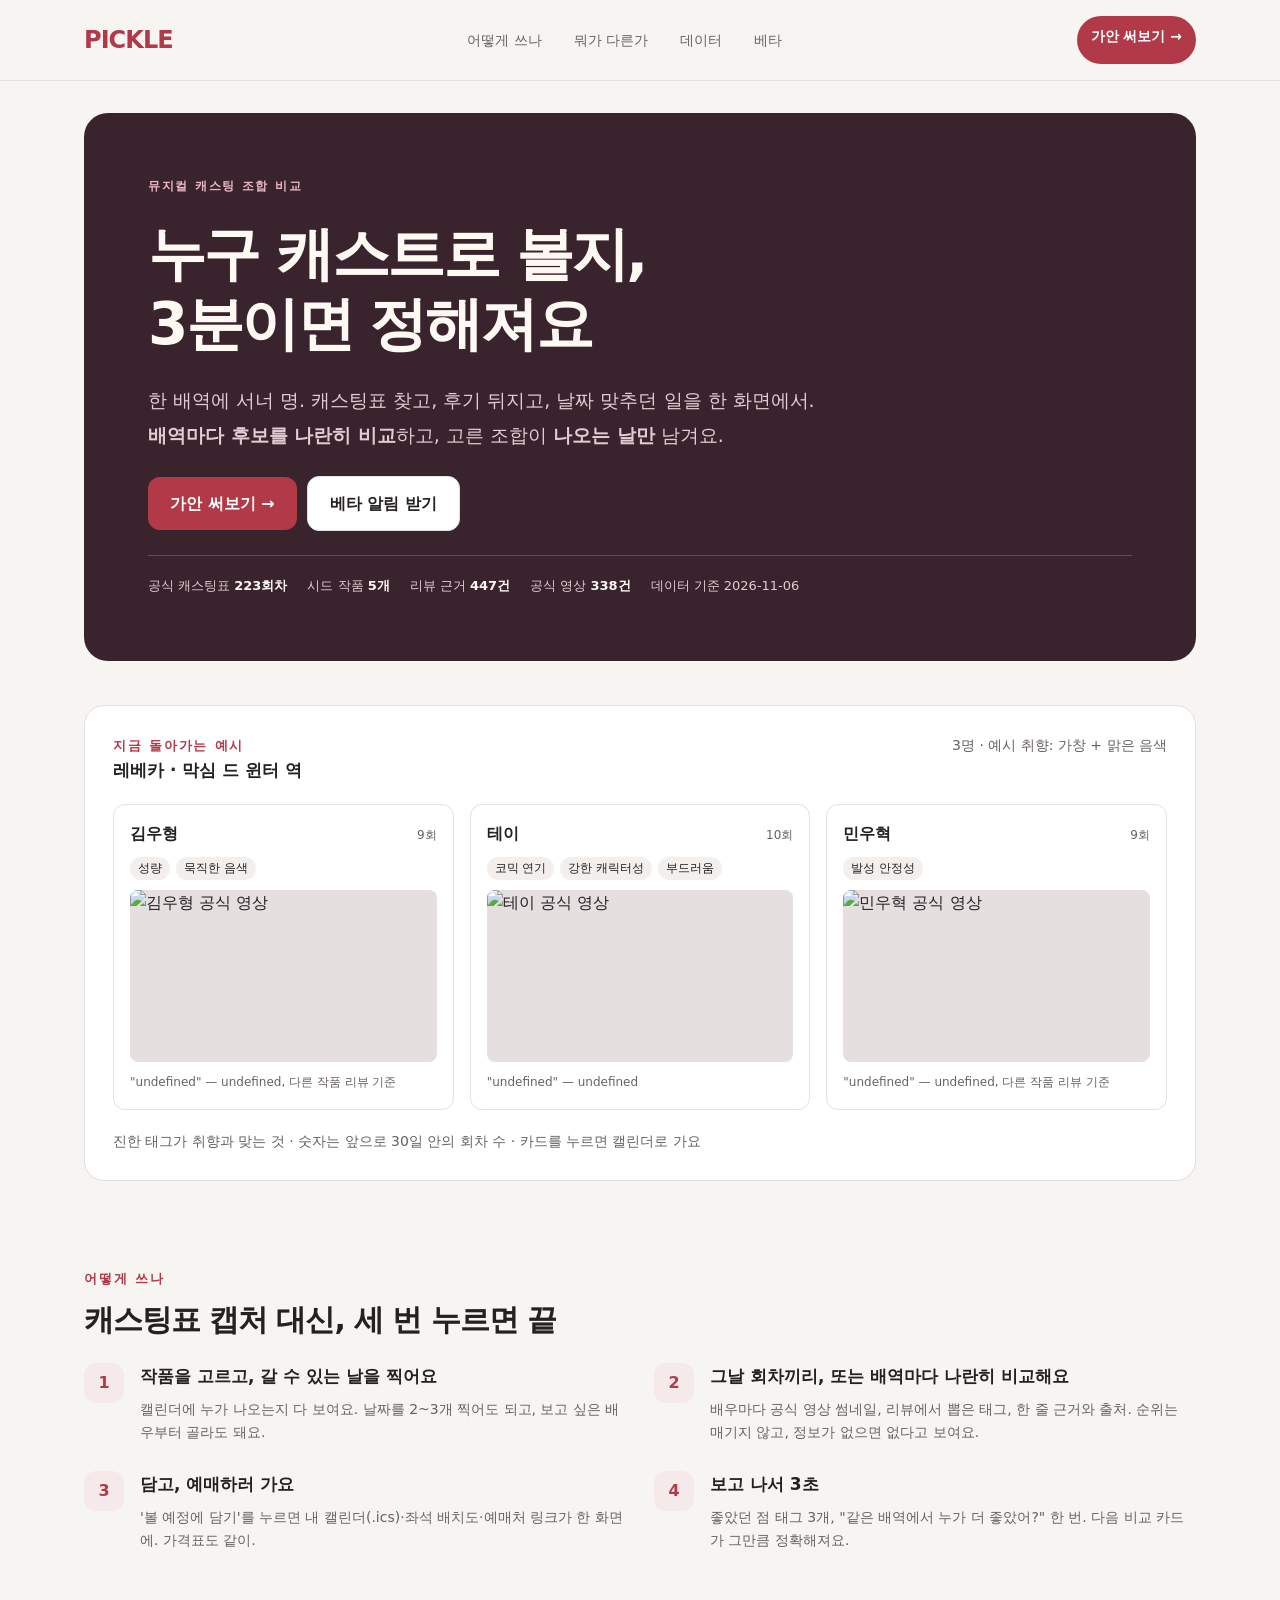
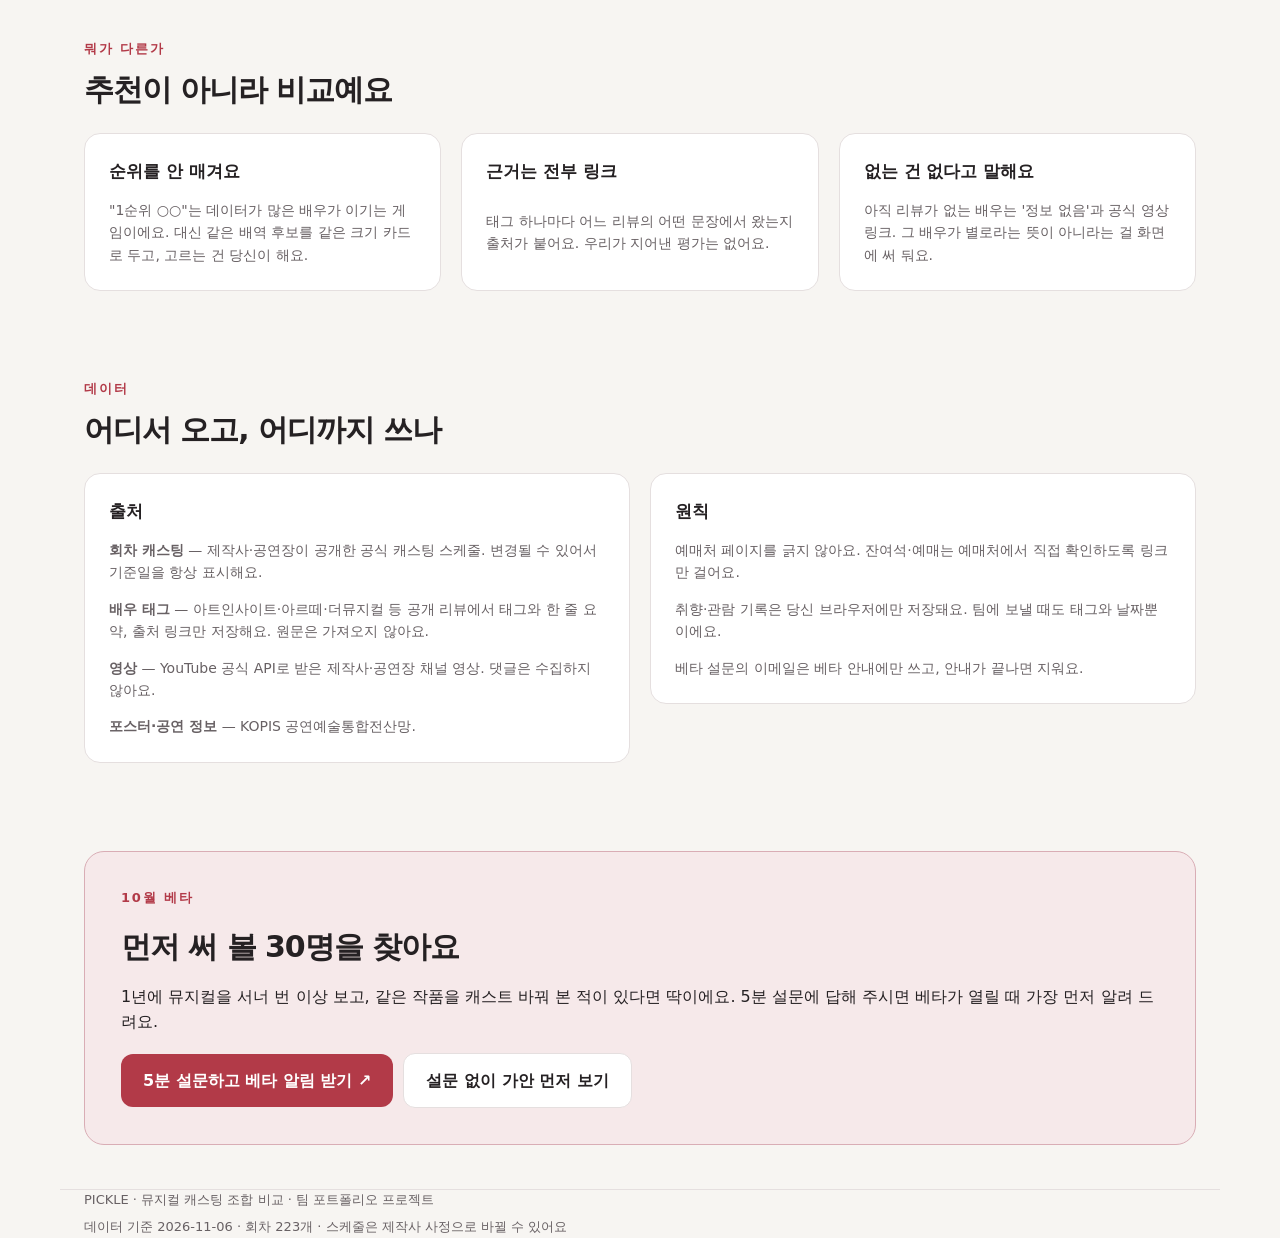
==== index.html @ 8020c5b1 "deploy 202611061606 Co-Authored-By: Claude Opus 5.5 <noreply@anthropic.com>" ====
<!doctype html>
<html lang="ko">
<head>
<meta charset="utf-8">
<meta name="viewport" content="width=device-width, initial-scale=1">
<title>PICKLE — 뮤지컬, 누구 캐스트로 볼지</title>
<meta name="description" content="한 배역에 서너 명인 한국 뮤지컬. 배역마다 후보를 나란히 비교하고, 고른 조합이 나오는 날만 남겨요. 공식 캐스팅표·리뷰 근거·공식 영상으로.">
<style>
/* 랜딩: 앱(app/index.html)과 같은 토큰(흰 바탕 · 와인색 강조 · 10px 모서리 · 시스템 산세리프, 라이트 전용). 설명 → 살아 있는 비교 카드 예시 → 쓰는 법 → 데이터 원칙 → 베타 신청. */
:root{
  --bg:#FAFAFA; --fg:#1A1A1A; --muted:#767676; --surface:#FFFFFF; --line:#E2E2E2; --soft:#F2F2F2;
  --accent:#B23A48; --accent-soft:#F6E9EA; --warn:#9A6512;
  --display:system-ui,-apple-system,"Apple SD Gothic Neo","Pretendard","Noto Sans KR",sans-serif; --font:system-ui,-apple-system,"Apple SD Gothic Neo","Pretendard","Noto Sans KR","Malgun Gothic",sans-serif;
  --r1:#B23A48;
}
*{box-sizing:border-box}
html,body{margin:0}
body{background:var(--bg);color:var(--fg);font-family:var(--font);font-size:16px;line-height:1.6}
a{color:inherit}
h1,h2,h3,p{margin:0}
h1{font-size:clamp(30px,5vw,48px);line-height:1.2;letter-spacing:-.02em;font-weight:700}
h2{font-size:clamp(22px,3vw,30px);line-height:1.3}
h3{font-size:17px}
.wrap{width:100%;max-width:1080px;margin:0 auto;padding:0 20px}
.muted{color:var(--muted)}.small{font-size:14px}.tiny{font-size:12px}
.eyebrow{font-size:13px;letter-spacing:.14em;text-transform:uppercase;color:var(--accent);font-weight:700}
.btn{display:inline-block;border:0;border-radius:10px;padding:14px 22px;font-size:16px;font-weight:700;background:var(--accent);color:#fff;text-decoration:none;cursor:pointer;font-family:inherit}
.btn.ghost{background:var(--surface);color:var(--fg);border:1px solid var(--line)}
.btn.sm{padding:9px 14px;font-size:14px;border-radius:999px}
.card{background:var(--surface);border:1px solid var(--line);border-radius:10px;padding:20px;display:grid;gap:10px}
.tag{display:inline-block;font-size:12px;padding:2px 8px;border-radius:999px;background:var(--soft)}
.tag.hit{background:var(--accent-soft);color:var(--accent);font-weight:700}

header.top{position:sticky;top:0;z-index:5;background:color-mix(in srgb, var(--bg) 88%, transparent);backdrop-filter:blur(8px);border-bottom:1px solid var(--line)}
header.top .wrap{display:flex;align-items:center;justify-content:space-between;gap:12px;height:60px}
.brand{font-weight:700;font-size:18px;text-decoration:none}
nav.menu{display:none;gap:4px}
nav.menu a{text-decoration:none;color:var(--muted);padding:8px 14px;border-radius:999px;font-size:14px}
nav.menu a:hover{background:var(--soft);color:var(--fg)}

.hero{padding:56px 0 32px;display:grid;gap:18px}
.hero p.lead{font-size:clamp(16px,1.6vw,19px);max-width:640px}
.cta{display:flex;gap:10px;flex-wrap:wrap;align-items:center}
.trust{display:flex;gap:8px 18px;flex-wrap:wrap;font-size:13px;color:var(--muted)}
.trust b{color:var(--fg);font-weight:700}

section{padding:36px 0}
section .head{display:grid;gap:8px;margin-bottom:18px}
.grid3{display:grid;gap:14px}
.steps{display:grid;gap:14px;counter-reset:s}
.step{display:grid;grid-template-columns:40px 1fr;gap:14px;align-items:start}
.step i{counter-increment:s;font-style:normal;display:grid;place-items:center;width:40px;height:40px;border-radius:12px;background:var(--accent);color:#fff;font-weight:700}
.step i::before{content:counter(s)}

/* 살아 있는 예시: 앱과 같은 비교 카드 */
.demo{border:1px solid var(--line);border-radius:10px;padding:20px;background:var(--surface);display:grid;gap:14px}
.demo .bar{display:flex;justify-content:space-between;align-items:baseline;gap:10px;flex-wrap:wrap}
.cands{display:grid;grid-template-columns:repeat(auto-fill,minmax(160px,1fr));gap:10px}
.cand{border:1px solid var(--line);border-radius:12px;padding:12px;display:grid;gap:6px;align-content:start;text-decoration:none;min-width:0}
.cand:hover{border-color:var(--r1)}
.cand .nm{display:flex;justify-content:space-between;align-items:baseline;gap:6px}
.cand .nm b{font-size:16px}
.cand .q{font-size:12px;color:var(--muted);line-height:1.45}
.cand .chips{display:flex;flex-wrap:wrap;gap:6px}
.cand .vth{width:100%;aspect-ratio:16/9;object-fit:cover;border-radius:8px;background:var(--line);display:block}
.nodata{font-size:12px;color:var(--warn)}
.dates{display:flex;flex-wrap:wrap;gap:8px}
.dates span{border:1px solid var(--line);border-radius:999px;padding:6px 12px;font-size:13px}

.beta{background:var(--accent-soft);border:1px solid var(--accent);border-radius:10px;padding:28px 24px;display:grid;gap:12px}
footer{padding:28px 0 48px;color:var(--muted);font-size:13px;display:grid;gap:6px}

@media (min-width:720px){
  nav.menu{display:flex}
  .grid3{grid-template-columns:repeat(3,1fr)}
  .steps{grid-template-columns:repeat(2,1fr)}
  .hero{padding:80px 0 40px}
  .two{display:grid;grid-template-columns:1fr 1fr;gap:24px;align-items:start}
}

/* 앱과 같은 따뜻한 바탕, 와인색 강조, 넓은 여백. */
:root{--bg:#F7F5F2;--fg:#252123;--muted:#686164;--line:#E5DFDF;--soft:#F3EFED}
html{scroll-padding-top:84px}
:where(a,button):focus-visible{outline:3px solid var(--accent);outline-offset:4px}
.wrap{max-width:1160px;padding-inline:24px}
header.top .wrap{height:80px}
.brand{font-size:24px;letter-spacing:-.04em;color:var(--accent)}
.hero{margin-top:32px;padding:48px 32px;background:#39232C;color:#FFF9F4;border-radius:24px;gap:24px}
.hero .eyebrow{color:#E9B9C3;font-size:12px}
.hero h1{font-size:clamp(34px,5vw,58px);letter-spacing:-.045em}
.hero p.lead{color:#E0CCD2;line-height:1.8;max-width:680px}
.hero .trust{color:#E0CCD2;gap:8px 20px;border-top:1px solid #674751;padding-top:20px}
.hero .trust b{color:#FFF9F4}
.btn{border-radius:12px;min-height:48px}
.btn.ghost{color:var(--fg)}
section{padding:44px 0}
section .head{margin-bottom:24px;gap:10px}
h2{letter-spacing:-.035em}
.card{padding:24px;border-radius:16px;gap:14px}
.demo{padding:28px;border-radius:20px;gap:20px}
.cands{grid-template-columns:repeat(auto-fit,minmax(180px,1fr));gap:16px}
.cand{padding:16px;border-radius:12px;gap:10px}
.cand .q{line-height:1.7}
.steps{gap:28px}
.step{gap:16px}.step i{background:var(--accent-soft);color:var(--accent)}
.step p{margin-top:8px}
.beta{padding:36px;border:1px solid #D9ADB5;border-radius:20px;gap:18px}
footer{border-top:1px solid var(--line);margin-top:24px}
@media(min-width:720px){.hero{padding:64px}.grid3{gap:20px}.two{gap:20px}}
@media(max-width:599px){
  .wrap{padding-inline:18px}header.top .wrap{height:64px}
  .hero{margin-top:20px;padding:32px 22px;gap:20px;border-radius:20px}
  .hero .cta{align-items:stretch;flex-direction:column}.hero .btn{text-align:center}
  .demo{padding:18px}.cands{grid-template-columns:1fr}
  .beta{padding:24px}.beta .btn{width:100%;text-align:center}
  section{padding:32px 0}.two{display:grid;gap:16px}
}
</style>
</head>
<body>
<header class="top"><div class="wrap">
  <a class="brand" href="./">PICKLE</a>
  <nav class="menu"><a href="#how">어떻게 쓰나</a><a href="#why">뭐가 다른가</a><a href="#data">데이터</a><a href="#beta">베타</a></nav>
  <a class="btn sm" href="app/">가안 써보기 →</a>
</div></header>

<main class="wrap">
  <div class="hero">
    <div class="eyebrow">뮤지컬 캐스팅 조합 비교</div>
    <h1>누구 캐스트로 볼지,<br>3분이면 정해져요</h1>
    <p class="lead">한 배역에 서너 명. 캐스팅표 찾고, 후기 뒤지고, 날짜 맞추던 일을 한 화면에서. <b>배역마다 후보를 나란히 비교</b>하고, 고른 조합이 <b>나오는 날만</b> 남겨요.</p>
    <div class="cta"><a class="btn" href="app/">가안 써보기 →</a><a class="btn ghost" href="#beta">베타 알림 받기</a></div>
    <div class="trust" id="trust"></div>
  </div>

  <section id="demo">
    <div class="demo">
      <div class="bar"><div><div class="eyebrow">지금 돌아가는 예시</div><h3 id="demo-title">엘리자벳 · 엘리자벳 역</h3></div><span class="small muted" id="demo-sub"></span></div>
      <div class="cands" id="demo-cands"></div>
      <div class="small muted">진한 태그가 취향과 맞는 것 · 숫자는 앞으로 30일 안의 회차 수 · 카드를 누르면 캘린더로 가요</div>
    </div>
  </section>

  <section id="how">
    <div class="head"><div class="eyebrow">어떻게 쓰나</div><h2>캐스팅표 캡처 대신, 세 번 누르면 끝</h2></div>
    <div class="steps">
      <div class="step"><i></i><div><h3>작품을 고르고, 갈 수 있는 날을 찍어요</h3><p class="small muted">캘린더에 누가 나오는지 다 보여요. 날짜를 2~3개 찍어도 되고, 보고 싶은 배우부터 골라도 돼요.</p></div></div>
      <div class="step"><i></i><div><h3>그날 회차끼리, 또는 배역마다 나란히 비교해요</h3><p class="small muted">배우마다 공식 영상 썸네일, 리뷰에서 뽑은 태그, 한 줄 근거와 출처. 순위는 매기지 않고, 정보가 없으면 없다고 보여요.</p></div></div>
      <div class="step"><i></i><div><h3>담고, 예매하러 가요</h3><p class="small muted">'볼 예정에 담기'를 누르면 내 캘린더(.ics)·좌석 배치도·예매처 링크가 한 화면에. 가격표도 같이.</p></div></div>
      <div class="step"><i></i><div><h3>보고 나서 3초</h3><p class="small muted">좋았던 점 태그 3개, "같은 배역에서 누가 더 좋았어?" 한 번. 다음 비교 카드가 그만큼 정확해져요.</p></div></div>
    </div>
  </section>

  <section id="why">
    <div class="head"><div class="eyebrow">뭐가 다른가</div><h2>추천이 아니라 비교예요</h2></div>
    <div class="grid3">
      <div class="card"><h3>순위를 안 매겨요</h3><p class="small muted">"1순위 ○○"는 데이터가 많은 배우가 이기는 게임이에요. 대신 같은 배역 후보를 같은 크기 카드로 두고, 고르는 건 당신이 해요.</p></div>
      <div class="card"><h3>근거는 전부 링크</h3><p class="small muted">태그 하나마다 어느 리뷰의 어떤 문장에서 왔는지 출처가 붙어요. 우리가 지어낸 평가는 없어요.</p></div>
      <div class="card"><h3>없는 건 없다고 말해요</h3><p class="small muted">아직 리뷰가 없는 배우는 '정보 없음'과 공식 영상 링크. 그 배우가 별로라는 뜻이 아니라는 걸 화면에 써 둬요.</p></div>
    </div>
  </section>

  <section id="data">
    <div class="head"><div class="eyebrow">데이터</div><h2>어디서 오고, 어디까지 쓰나</h2></div>
    <div class="two">
      <div class="card">
        <h3>출처</h3>
        <p class="small muted"><b>회차 캐스팅</b> — 제작사·공연장이 공개한 공식 캐스팅 스케줄. 변경될 수 있어서 기준일을 항상 표시해요.</p>
        <p class="small muted"><b>배우 태그</b> — 아트인사이트·아르떼·더뮤지컬 등 공개 리뷰에서 태그와 한 줄 요약, 출처 링크만 저장해요. 원문은 가져오지 않아요.</p>
        <p class="small muted"><b>영상</b> — YouTube 공식 API로 받은 제작사·공연장 채널 영상. 댓글은 수집하지 않아요.</p>
        <p class="small muted"><b>포스터·공연 정보</b> — KOPIS 공연예술통합전산망.</p>
      </div>
      <div class="card">
        <h3>원칙</h3>
        <p class="small muted">예매처 페이지를 긁지 않아요. 잔여석·예매는 예매처에서 직접 확인하도록 링크만 걸어요.</p>
        <p class="small muted">취향·관람 기록은 당신 브라우저에만 저장돼요. 팀에 보낼 때도 태그와 날짜뿐이에요.</p>
        <p class="small muted">베타 설문의 이메일은 베타 안내에만 쓰고, 안내가 끝나면 지워요.</p>
      </div>
    </div>
  </section>

  <section id="beta">
    <div class="beta">
      <div class="eyebrow">10월 베타</div>
      <h2>먼저 써 볼 30명을 찾아요</h2>
      <p>1년에 뮤지컬을 서너 번 이상 보고, 같은 작품을 캐스트 바꿔 본 적이 있다면 딱이에요. 5분 설문에 답해 주시면 베타가 열릴 때 가장 먼저 알려 드려요.</p>
      <div class="cta"><a class="btn" href="https://forms.gle/CHVtXKUz3WxTShs16" target="_blank" rel="noopener">5분 설문하고 베타 알림 받기 ↗</a><a class="btn ghost" href="app/">설문 없이 가안 먼저 보기</a></div>
    </div>
  </section>
</main>

<footer class="wrap">
  <div>PICKLE · 뮤지컬 캐스팅 조합 비교 · 팀 포트폴리오 프로젝트</div>
  <div id="foot-meta"></div>
</footer>

<script src="app/data.js?v=202611061606"></script>
<script>
// 데이터가 있으면 숫자와 예시 카드를 채운다. 없으면(파일 못 읽음) 글만 남는다.
(() => {
  const D = window.PICKLE_DATA;  // app/data.js가 넣어 주는 전역
  if (!D) return;
  const esc = s => String(s).replace(/[&<>"']/g, c => ({"&": "&amp;", "<": "&lt;", ">": "&gt;", '"': "&quot;", "'": "&#39;"}[c]));
  const fmt = x => `${x.getFullYear()}-${String(x.getMonth() + 1).padStart(2, "0")}-${String(x.getDate()).padStart(2, "0")}`;
  const today = fmt(new Date()), until = fmt(new Date(Date.now() + 30 * 864e5));
  const tagCount = Object.values(D.actorTags).reduce((n, w) => n + Object.values(w).flat().filter(r => !r.from).length, 0);
  const videoCount = Object.values(D.videos || {}).reduce((n, w) => n + Object.values(w).flat().length, 0);
  document.getElementById("trust").innerHTML = [
    `공식 캐스팅표 <b>${D.perfs.length}회차</b>`, `시드 작품 <b>${D.works.length}개</b>`, `리뷰 근거 <b>${tagCount}건</b>`, `공식 영상 <b>${videoCount}건</b>`, `데이터 기준 ${esc(D.generated)}`,
  ].map(t => `<span>${t}</span>`).join("");
  document.getElementById("foot-meta").textContent = `데이터 기준 ${D.generated} · 회차 ${D.perfs.length}개 · 스케줄은 제작사 사정으로 바뀔 수 있어요`;

  // 예시: 앞으로 30일 안에 회차가 가장 많은 작품의 첫 주연 배역
  const upcoming = D.perfs.filter(p => p.date >= today && p.date <= until);
  const byWork = {}; for (const p of upcoming) byWork[p.work] = (byWork[p.work] || 0) + 1;
  const work = Object.entries(byWork).sort((a, b) => b[1] - a[1])[0]?.[0] || D.works[0].name;
  const role = (D.roles[work] || []).find(r => r.weight === "주연") || (D.roles[work] || [])[0];
  if (!role) return;
  const want = new Set(["음색-맑음", "감정 실린 가창", "고음·성량"]);  // 예시용 취향: 가창 + 맑은 음색
  const perfs = upcoming.filter(p => p.work === work);
  const here = role.cast.filter(a => perfs.some(p => p.cast[role.role] === a));
  document.getElementById("demo-title").textContent = `${work} · ${role.role} 역`;
  document.getElementById("demo-sub").textContent = `${here.length}명 · 예시 취향: 가창 + 맑은 음색`;
  document.getElementById("demo-cands").innerHTML = here.map(a => {
    const rows = (D.actorTags[work] || {})[a] || [], tags = [...new Set(rows.map(r => r.tag))];
    const hits = tags.filter(t => want.has(t)), quote = rows.find(r => want.has(r.tag)) || rows[0], vid = ((D.videos || {})[work] || {})[a]?.[0];
    const n = perfs.filter(p => p.cast[role.role] === a).length;
    return `<a class="cand" href="app/#pick/${encodeURIComponent(work)}">
      <div class="nm"><b>${esc(a)}</b><span class="tiny muted">${n}회</span></div>
      ${tags.length ? `<div class="chips">${[...hits, ...tags.filter(t => !hits.includes(t))].slice(0, 3).map(t => `<span class="tag ${want.has(t) ? "hit" : ""}">${esc(t)}</span>`).join("")}</div>` : `<div class="nodata">아직 정보 없음</div>`}
      ${(() => { const id = (vid?.url || "").match(/[?&]v=([\w-]+)/)?.[1]; return id ? `<img class="vth" src="https://i.ytimg.com/vi/${esc(id)}/mqdefault.jpg" alt="${esc(a)} 공식 영상" loading="lazy">` : ""; })()}
      ${quote ? `<div class="q">"${esc(quote.why)}" <span>— ${esc(quote.src + (quote.from ? `, ${quote.from} 리뷰 기준` : ""))}</span></div>` : vid ? `<div class="q">▶ ${esc(vid.channel)}${vid.official ? " · 공식" : ""}</div>` : ""}
    </a>`;
  }).join("");
})();
</script>
</body>
</html>
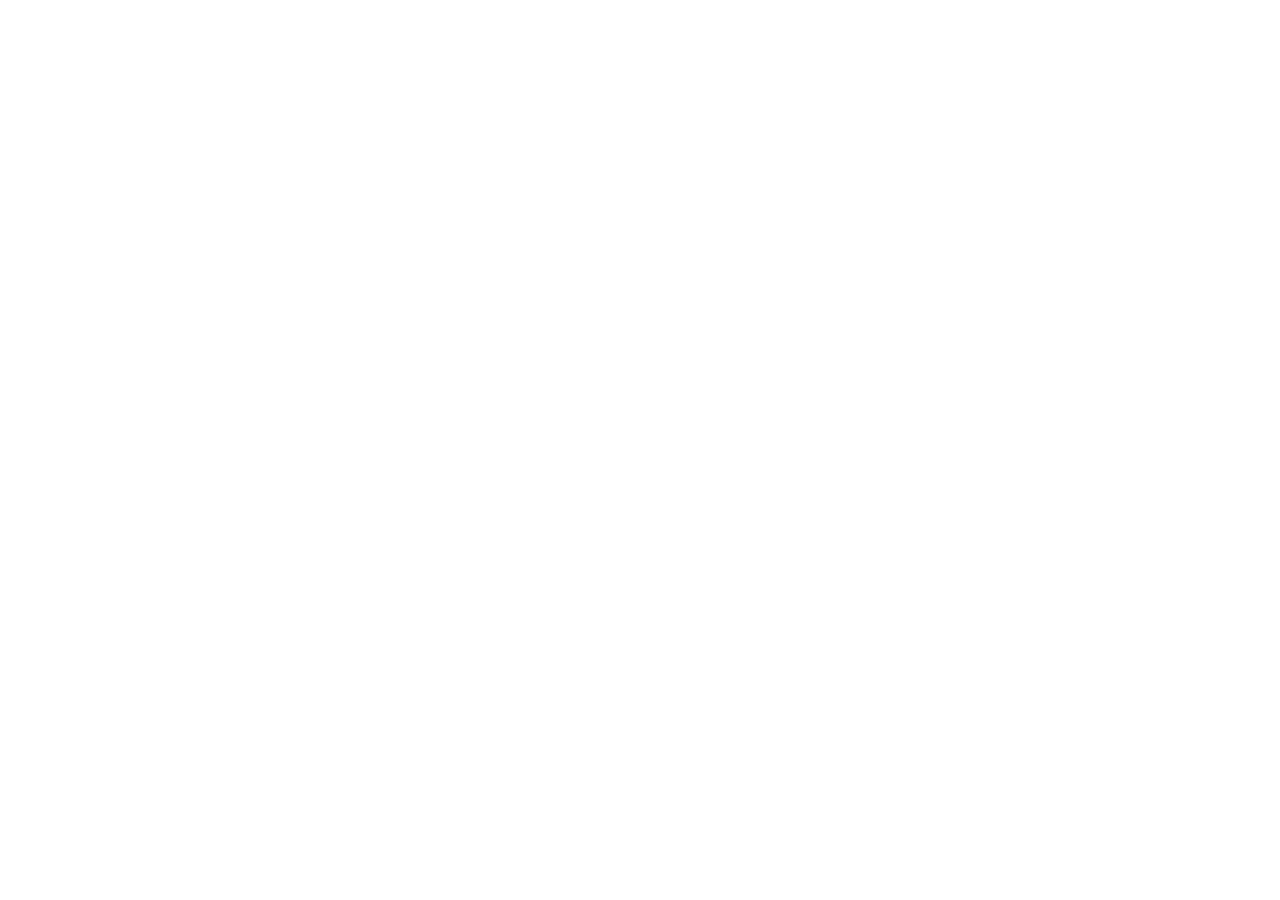
==== commit ec6a1b7a: "예전 주소 이사 페이지" ====
--- a/index.html
+++ b/index.html
@@ -1,237 +1,53 @@
-<!doctype html>
+<!DOCTYPE html>
 <html lang="ko">
 <head>
 <meta charset="utf-8">
 <meta name="viewport" content="width=device-width, initial-scale=1">
-<title>PICKLE — 뮤지컬, 누구 캐스트로 볼지</title>
-<meta name="description" content="한 배역에 서너 명인 한국 뮤지컬. 배역마다 후보를 나란히 비교하고, 고른 조합이 나오는 날만 남겨요. 공식 캐스팅표·리뷰 근거·공식 영상으로.">
+<meta name="robots" content="noindex">
+<title>PICKLE 주소가 바뀌었어요</title>
+<link rel="canonical" href="https://pickle-musical.com/">
 <style>
-/* 랜딩: 앱(app/index.html)과 같은 토큰(흰 바탕 · 와인색 강조 · 10px 모서리 · 시스템 산세리프, 라이트 전용). 설명 → 살아 있는 비교 카드 예시 → 쓰는 법 → 데이터 원칙 → 베타 신청. */
-:root{
-  --bg:#FAFAFA; --fg:#1A1A1A; --muted:#767676; --surface:#FFFFFF; --line:#E2E2E2; --soft:#F2F2F2;
-  --accent:#B23A48; --accent-soft:#F6E9EA; --warn:#9A6512;
-  --display:system-ui,-apple-system,"Apple SD Gothic Neo","Pretendard","Noto Sans KR",sans-serif; --font:system-ui,-apple-system,"Apple SD Gothic Neo","Pretendard","Noto Sans KR","Malgun Gothic",sans-serif;
-  --r1:#B23A48;
-}
-*{box-sizing:border-box}
-html,body{margin:0}
-body{background:var(--bg);color:var(--fg);font-family:var(--font);font-size:16px;line-height:1.6}
-a{color:inherit}
-h1,h2,h3,p{margin:0}
-h1{font-size:clamp(30px,5vw,48px);line-height:1.2;letter-spacing:-.02em;font-weight:700}
-h2{font-size:clamp(22px,3vw,30px);line-height:1.3}
-h3{font-size:17px}
-.wrap{width:100%;max-width:1080px;margin:0 auto;padding:0 20px}
-.muted{color:var(--muted)}.small{font-size:14px}.tiny{font-size:12px}
-.eyebrow{font-size:13px;letter-spacing:.14em;text-transform:uppercase;color:var(--accent);font-weight:700}
-.btn{display:inline-block;border:0;border-radius:10px;padding:14px 22px;font-size:16px;font-weight:700;background:var(--accent);color:#fff;text-decoration:none;cursor:pointer;font-family:inherit}
-.btn.ghost{background:var(--surface);color:var(--fg);border:1px solid var(--line)}
-.btn.sm{padding:9px 14px;font-size:14px;border-radius:999px}
-.card{background:var(--surface);border:1px solid var(--line);border-radius:10px;padding:20px;display:grid;gap:10px}
-.tag{display:inline-block;font-size:12px;padding:2px 8px;border-radius:999px;background:var(--soft)}
-.tag.hit{background:var(--accent-soft);color:var(--accent);font-weight:700}
-
-header.top{position:sticky;top:0;z-index:5;background:color-mix(in srgb, var(--bg) 88%, transparent);backdrop-filter:blur(8px);border-bottom:1px solid var(--line)}
-header.top .wrap{display:flex;align-items:center;justify-content:space-between;gap:12px;height:60px}
-.brand{font-weight:700;font-size:18px;text-decoration:none}
-nav.menu{display:none;gap:4px}
-nav.menu a{text-decoration:none;color:var(--muted);padding:8px 14px;border-radius:999px;font-size:14px}
-nav.menu a:hover{background:var(--soft);color:var(--fg)}
-
-.hero{padding:56px 0 32px;display:grid;gap:18px}
-.hero p.lead{font-size:clamp(16px,1.6vw,19px);max-width:640px}
-.cta{display:flex;gap:10px;flex-wrap:wrap;align-items:center}
-.trust{display:flex;gap:8px 18px;flex-wrap:wrap;font-size:13px;color:var(--muted)}
-.trust b{color:var(--fg);font-weight:700}
-
-section{padding:36px 0}
-section .head{display:grid;gap:8px;margin-bottom:18px}
-.grid3{display:grid;gap:14px}
-.steps{display:grid;gap:14px;counter-reset:s}
-.step{display:grid;grid-template-columns:40px 1fr;gap:14px;align-items:start}
-.step i{counter-increment:s;font-style:normal;display:grid;place-items:center;width:40px;height:40px;border-radius:12px;background:var(--accent);color:#fff;font-weight:700}
-.step i::before{content:counter(s)}
-
-/* 살아 있는 예시: 앱과 같은 비교 카드 */
-.demo{border:1px solid var(--line);border-radius:10px;padding:20px;background:var(--surface);display:grid;gap:14px}
-.demo .bar{display:flex;justify-content:space-between;align-items:baseline;gap:10px;flex-wrap:wrap}
-.cands{display:grid;grid-template-columns:repeat(auto-fill,minmax(160px,1fr));gap:10px}
-.cand{border:1px solid var(--line);border-radius:12px;padding:12px;display:grid;gap:6px;align-content:start;text-decoration:none;min-width:0}
-.cand:hover{border-color:var(--r1)}
-.cand .nm{display:flex;justify-content:space-between;align-items:baseline;gap:6px}
-.cand .nm b{font-size:16px}
-.cand .q{font-size:12px;color:var(--muted);line-height:1.45}
-.cand .chips{display:flex;flex-wrap:wrap;gap:6px}
-.cand .vth{width:100%;aspect-ratio:16/9;object-fit:cover;border-radius:8px;background:var(--line);display:block}
-.nodata{font-size:12px;color:var(--warn)}
-.dates{display:flex;flex-wrap:wrap;gap:8px}
-.dates span{border:1px solid var(--line);border-radius:999px;padding:6px 12px;font-size:13px}
-
-.beta{background:var(--accent-soft);border:1px solid var(--accent);border-radius:10px;padding:28px 24px;display:grid;gap:12px}
-footer{padding:28px 0 48px;color:var(--muted);font-size:13px;display:grid;gap:6px}
-
-@media (min-width:720px){
-  nav.menu{display:flex}
-  .grid3{grid-template-columns:repeat(3,1fr)}
-  .steps{grid-template-columns:repeat(2,1fr)}
-  .hero{padding:80px 0 40px}
-  .two{display:grid;grid-template-columns:1fr 1fr;gap:24px;align-items:start}
-}
-
-/* 앱과 같은 따뜻한 바탕, 와인색 강조, 넓은 여백. */
-:root{--bg:#F7F5F2;--fg:#252123;--muted:#686164;--line:#E5DFDF;--soft:#F3EFED}
-html{scroll-padding-top:84px}
-:where(a,button):focus-visible{outline:3px solid var(--accent);outline-offset:4px}
-.wrap{max-width:1160px;padding-inline:24px}
-header.top .wrap{height:80px}
-.brand{font-size:24px;letter-spacing:-.04em;color:var(--accent)}
-.hero{margin-top:32px;padding:48px 32px;background:#39232C;color:#FFF9F4;border-radius:24px;gap:24px}
-.hero .eyebrow{color:#E9B9C3;font-size:12px}
-.hero h1{font-size:clamp(34px,5vw,58px);letter-spacing:-.045em}
-.hero p.lead{color:#E0CCD2;line-height:1.8;max-width:680px}
-.hero .trust{color:#E0CCD2;gap:8px 20px;border-top:1px solid #674751;padding-top:20px}
-.hero .trust b{color:#FFF9F4}
-.btn{border-radius:12px;min-height:48px}
-.btn.ghost{color:var(--fg)}
-section{padding:44px 0}
-section .head{margin-bottom:24px;gap:10px}
-h2{letter-spacing:-.035em}
-.card{padding:24px;border-radius:16px;gap:14px}
-.demo{padding:28px;border-radius:20px;gap:20px}
-.cands{grid-template-columns:repeat(auto-fit,minmax(180px,1fr));gap:16px}
-.cand{padding:16px;border-radius:12px;gap:10px}
-.cand .q{line-height:1.7}
-.steps{gap:28px}
-.step{gap:16px}.step i{background:var(--accent-soft);color:var(--accent)}
-.step p{margin-top:8px}
-.beta{padding:36px;border:1px solid #D9ADB5;border-radius:20px;gap:18px}
-footer{border-top:1px solid var(--line);margin-top:24px}
-@media(min-width:720px){.hero{padding:64px}.grid3{gap:20px}.two{gap:20px}}
-@media(max-width:599px){
-  .wrap{padding-inline:18px}header.top .wrap{height:64px}
-  .hero{margin-top:20px;padding:32px 22px;gap:20px;border-radius:20px}
-  .hero .cta{align-items:stretch;flex-direction:column}.hero .btn{text-align:center}
-  .demo{padding:18px}.cands{grid-template-columns:1fr}
-  .beta{padding:24px}.beta .btn{width:100%;text-align:center}
-  section{padding:32px 0}.two{display:grid;gap:16px}
-}
+  body { margin: 0; min-height: 100vh; display: grid; place-items: center; background: #14171c; color: #eceff3; font-family: system-ui, -apple-system, "Apple SD Gothic Neo", "Malgun Gothic", sans-serif; text-align: center; padding: 24px; box-sizing: border-box; }
+  h1 { font-size: 1.4rem; margin: 0 0 12px; }
+  p { margin: 8px 0; line-height: 1.6; color: #c3c9d2; }
+  a { color: #9cc8ff; }
 </style>
 </head>
 <body>
-<header class="top"><div class="wrap">
-  <a class="brand" href="./">PICKLE</a>
-  <nav class="menu"><a href="#how">어떻게 쓰나</a><a href="#why">뭐가 다른가</a><a href="#data">데이터</a><a href="#beta">베타</a></nav>
-  <a class="btn sm" href="app/">가안 써보기 →</a>
-</div></header>
-
-<main class="wrap">
-  <div class="hero">
-    <div class="eyebrow">뮤지컬 캐스팅 조합 비교</div>
-    <h1>누구 캐스트로 볼지,<br>3분이면 정해져요</h1>
-    <p class="lead">한 배역에 서너 명. 캐스팅표 찾고, 후기 뒤지고, 날짜 맞추던 일을 한 화면에서. <b>배역마다 후보를 나란히 비교</b>하고, 고른 조합이 <b>나오는 날만</b> 남겨요.</p>
-    <div class="cta"><a class="btn" href="app/">가안 써보기 →</a><a class="btn ghost" href="#beta">베타 알림 받기</a></div>
-    <div class="trust" id="trust"></div>
-  </div>
-
-  <section id="demo">
-    <div class="demo">
-      <div class="bar"><div><div class="eyebrow">지금 돌아가는 예시</div><h3 id="demo-title">엘리자벳 · 엘리자벳 역</h3></div><span class="small muted" id="demo-sub"></span></div>
-      <div class="cands" id="demo-cands"></div>
-      <div class="small muted">진한 태그가 취향과 맞는 것 · 숫자는 앞으로 30일 안의 회차 수 · 카드를 누르면 캘린더로 가요</div>
-    </div>
-  </section>
-
-  <section id="how">
-    <div class="head"><div class="eyebrow">어떻게 쓰나</div><h2>캐스팅표 캡처 대신, 세 번 누르면 끝</h2></div>
-    <div class="steps">
-      <div class="step"><i></i><div><h3>작품을 고르고, 갈 수 있는 날을 찍어요</h3><p class="small muted">캘린더에 누가 나오는지 다 보여요. 날짜를 2~3개 찍어도 되고, 보고 싶은 배우부터 골라도 돼요.</p></div></div>
-      <div class="step"><i></i><div><h3>그날 회차끼리, 또는 배역마다 나란히 비교해요</h3><p class="small muted">배우마다 공식 영상 썸네일, 리뷰에서 뽑은 태그, 한 줄 근거와 출처. 순위는 매기지 않고, 정보가 없으면 없다고 보여요.</p></div></div>
-      <div class="step"><i></i><div><h3>담고, 예매하러 가요</h3><p class="small muted">'볼 예정에 담기'를 누르면 내 캘린더(.ics)·좌석 배치도·예매처 링크가 한 화면에. 가격표도 같이.</p></div></div>
-      <div class="step"><i></i><div><h3>보고 나서 3초</h3><p class="small muted">좋았던 점 태그 3개, "같은 배역에서 누가 더 좋았어?" 한 번. 다음 비교 카드가 그만큼 정확해져요.</p></div></div>
-    </div>
-  </section>
-
-  <section id="why">
-    <div class="head"><div class="eyebrow">뭐가 다른가</div><h2>추천이 아니라 비교예요</h2></div>
-    <div class="grid3">
-      <div class="card"><h3>순위를 안 매겨요</h3><p class="small muted">"1순위 ○○"는 데이터가 많은 배우가 이기는 게임이에요. 대신 같은 배역 후보를 같은 크기 카드로 두고, 고르는 건 당신이 해요.</p></div>
-      <div class="card"><h3>근거는 전부 링크</h3><p class="small muted">태그 하나마다 어느 리뷰의 어떤 문장에서 왔는지 출처가 붙어요. 우리가 지어낸 평가는 없어요.</p></div>
-      <div class="card"><h3>없는 건 없다고 말해요</h3><p class="small muted">아직 리뷰가 없는 배우는 '정보 없음'과 공식 영상 링크. 그 배우가 별로라는 뜻이 아니라는 걸 화면에 써 둬요.</p></div>
-    </div>
-  </section>
-
-  <section id="data">
-    <div class="head"><div class="eyebrow">데이터</div><h2>어디서 오고, 어디까지 쓰나</h2></div>
-    <div class="two">
-      <div class="card">
-        <h3>출처</h3>
-        <p class="small muted"><b>회차 캐스팅</b> — 제작사·공연장이 공개한 공식 캐스팅 스케줄. 변경될 수 있어서 기준일을 항상 표시해요.</p>
-        <p class="small muted"><b>배우 태그</b> — 아트인사이트·아르떼·더뮤지컬 등 공개 리뷰에서 태그와 한 줄 요약, 출처 링크만 저장해요. 원문은 가져오지 않아요.</p>
-        <p class="small muted"><b>영상</b> — YouTube 공식 API로 받은 제작사·공연장 채널 영상. 댓글은 수집하지 않아요.</p>
-        <p class="small muted"><b>포스터·공연 정보</b> — KOPIS 공연예술통합전산망.</p>
-      </div>
-      <div class="card">
-        <h3>원칙</h3>
-        <p class="small muted">예매처 페이지를 긁지 않아요. 잔여석·예매는 예매처에서 직접 확인하도록 링크만 걸어요.</p>
-        <p class="small muted">취향·관람 기록은 당신 브라우저에만 저장돼요. 팀에 보낼 때도 태그와 날짜뿐이에요.</p>
-        <p class="small muted">베타 설문의 이메일은 베타 안내에만 쓰고, 안내가 끝나면 지워요.</p>
-      </div>
-    </div>
-  </section>
-
-  <section id="beta">
-    <div class="beta">
-      <div class="eyebrow">10월 베타</div>
-      <h2>먼저 써 볼 30명을 찾아요</h2>
-      <p>1년에 뮤지컬을 서너 번 이상 보고, 같은 작품을 캐스트 바꿔 본 적이 있다면 딱이에요. 5분 설문에 답해 주시면 베타가 열릴 때 가장 먼저 알려 드려요.</p>
-      <div class="cta"><a class="btn" href="https://forms.gle/CHVtXKUz3WxTShs16" target="_blank" rel="noopener">5분 설문하고 베타 알림 받기 ↗</a><a class="btn ghost" href="app/">설문 없이 가안 먼저 보기</a></div>
-    </div>
-  </section>
+<main>
+  <h1>PICKLE 주소가 바뀌었어요</h1>
+  <p>새 주소 <b>pickle-musical.com</b>으로 이동하고 있어요.<br>이 브라우저에 저장한 취향·내 티켓·리뷰도 함께 옮겨요.</p>
+  <p><a id="go" href="https://pickle-musical.com/app/">자동으로 넘어가지 않으면 여기를 눌러 주세요</a></p>
 </main>
-
-<footer class="wrap">
-  <div>PICKLE · 뮤지컬 캐스팅 조합 비교 · 팀 포트폴리오 프로젝트</div>
-  <div id="foot-meta"></div>
-</footer>
-
-<script src="app/data.js?v=202611061606"></script>
 <script>
-// 데이터가 있으면 숫자와 예시 카드를 채운다. 없으면(파일 못 읽음) 글만 남는다.
+// 예전 주소(2ma1995.github.io/pickle) 이사 페이지. 소스: pickle-src 의 tools/move_page (README.md 참고). 아래 move-core 는 앱(app/index.html)과 글자 그대로 같다
+const MOVE_HOME = "https://pickle-musical.com";
+// <move-core> (tools/move_page/index.html 에 글자 그대로 같은 사본이 있다. 고치면 둘 다 — tests/move_check.js 가 확인)
+const MOVE_FROM = ["2ma1995.github.io", "soobworks.github.io"];  // 예전 주소들. 2ma1995 는 팀원 저장소의 이사 페이지(tools/move_page)가, soobworks 는 이 앱이 넘긴다
+const MOVE_KEYS = ["pickle_v2", "pickle_anon", "pickle_track_off", "pickle_q", "pickle_posters"];  // 넘기는 것: 앱 데이터·익명 번호·기록 끄기 표시·안 보낸 기록·앨범 포스터. 로그인 정보(pickle_auth)는 주소마다 새로 만든다
+const MOVE_MAX = 600000, MOVE_POSTER_MAX = 300000;  // 주소 길이 상한(글자). 포스터 사진이 크면 사진만 빼고 넘긴다
+const b64u = s => { const b = new TextEncoder().encode(s); let bin = ""; for (let i = 0; i < b.length; i += 0x8000) bin += String.fromCharCode.apply(null, b.subarray(i, i + 0x8000));  // 나눠서 바꾼다(큰 데이터에서 호출 스택이 넘치지 않게)
+  return btoa(bin).replace(/\+/g, "-").replace(/\//g, "_").replace(/=+$/, ""); };
+const unb64u = s => new TextDecoder().decode(Uint8Array.from(atob(s.replace(/-/g, "+").replace(/_/g, "/")), c => c.charCodeAt(0)));
+// 이 브라우저의 PICKLE 데이터를 묶는다(없으면 null)
+const packMove = get => { const out = {};
+  for (const k of MOVE_KEYS) { const v = get(k); if (v !== null && v !== undefined && v !== "") out[k] = String(v); }
+  if ((out.pickle_posters || "").length > MOVE_POSTER_MAX) delete out.pickle_posters;
+  return out.pickle_v2 || out.pickle_anon || out.pickle_track_off ? out : null; };
+// 새 주소: https://새주소/app/#move=<묶음>&to=<원래 화면 주소>. 묶음이 너무 길면 포스터, 안 보낸 기록 순으로 뺀다
+const moveUrl = (home, pack, hash) => {
+  const to = hash && hash !== "#" ? "&to=" + encodeURIComponent(hash) : "";
+  if (!pack) return home.replace(/\/+$/, "") + "/app/" + (hash || "");
+  let p = {...pack}, enc = b64u(JSON.stringify(p));
+  for (const k of ["pickle_posters", "pickle_q"]) if (enc.length > MOVE_MAX && p[k]) { delete p[k]; enc = b64u(JSON.stringify(p)); }
+  return home.replace(/\/+$/, "") + "/app/#move=" + enc + to; };
+// </move-core>
 (() => {
-  const D = window.PICKLE_DATA;  // app/data.js가 넣어 주는 전역
-  if (!D) return;
-  const esc = s => String(s).replace(/[&<>"']/g, c => ({"&": "&amp;", "<": "&lt;", ">": "&gt;", '"': "&quot;", "'": "&#39;"}[c]));
-  const fmt = x => `${x.getFullYear()}-${String(x.getMonth() + 1).padStart(2, "0")}-${String(x.getDate()).padStart(2, "0")}`;
-  const today = fmt(new Date()), until = fmt(new Date(Date.now() + 30 * 864e5));
-  const tagCount = Object.values(D.actorTags).reduce((n, w) => n + Object.values(w).flat().filter(r => !r.from).length, 0);
-  const videoCount = Object.values(D.videos || {}).reduce((n, w) => n + Object.values(w).flat().length, 0);
-  document.getElementById("trust").innerHTML = [
-    `공식 캐스팅표 <b>${D.perfs.length}회차</b>`, `시드 작품 <b>${D.works.length}개</b>`, `리뷰 근거 <b>${tagCount}건</b>`, `공식 영상 <b>${videoCount}건</b>`, `데이터 기준 ${esc(D.generated)}`,
-  ].map(t => `<span>${t}</span>`).join("");
-  document.getElementById("foot-meta").textContent = `데이터 기준 ${D.generated} · 회차 ${D.perfs.length}개 · 스케줄은 제작사 사정으로 바뀔 수 있어요`;
-
-  // 예시: 앞으로 30일 안에 회차가 가장 많은 작품의 첫 주연 배역
-  const upcoming = D.perfs.filter(p => p.date >= today && p.date <= until);
-  const byWork = {}; for (const p of upcoming) byWork[p.work] = (byWork[p.work] || 0) + 1;
-  const work = Object.entries(byWork).sort((a, b) => b[1] - a[1])[0]?.[0] || D.works[0].name;
-  const role = (D.roles[work] || []).find(r => r.weight === "주연") || (D.roles[work] || [])[0];
-  if (!role) return;
-  const want = new Set(["음색-맑음", "감정 실린 가창", "고음·성량"]);  // 예시용 취향: 가창 + 맑은 음색
-  const perfs = upcoming.filter(p => p.work === work);
-  const here = role.cast.filter(a => perfs.some(p => p.cast[role.role] === a));
-  document.getElementById("demo-title").textContent = `${work} · ${role.role} 역`;
-  document.getElementById("demo-sub").textContent = `${here.length}명 · 예시 취향: 가창 + 맑은 음색`;
-  document.getElementById("demo-cands").innerHTML = here.map(a => {
-    const rows = (D.actorTags[work] || {})[a] || [], tags = [...new Set(rows.map(r => r.tag))];
-    const hits = tags.filter(t => want.has(t)), quote = rows.find(r => want.has(r.tag)) || rows[0], vid = ((D.videos || {})[work] || {})[a]?.[0];
-    const n = perfs.filter(p => p.cast[role.role] === a).length;
-    return `<a class="cand" href="app/#pick/${encodeURIComponent(work)}">
-      <div class="nm"><b>${esc(a)}</b><span class="tiny muted">${n}회</span></div>
-      ${tags.length ? `<div class="chips">${[...hits, ...tags.filter(t => !hits.includes(t))].slice(0, 3).map(t => `<span class="tag ${want.has(t) ? "hit" : ""}">${esc(t)}</span>`).join("")}</div>` : `<div class="nodata">아직 정보 없음</div>`}
-      ${(() => { const id = (vid?.url || "").match(/[?&]v=([\w-]+)/)?.[1]; return id ? `<img class="vth" src="https://i.ytimg.com/vi/${esc(id)}/mqdefault.jpg" alt="${esc(a)} 공식 영상" loading="lazy">` : ""; })()}
-      ${quote ? `<div class="q">"${esc(quote.why)}" <span>— ${esc(quote.src + (quote.from ? `, ${quote.from} 리뷰 기준` : ""))}</span></div>` : vid ? `<div class="q">▶ ${esc(vid.channel)}${vid.official ? " · 공식" : ""}</div>` : ""}
-    </a>`;
-  }).join("");
+  let pack = null; try { pack = packMove(k => localStorage.getItem(k)); } catch (e) {}
+  const atApp = /\/app(\/|$)/.test(location.pathname);
+  const url = pack || atApp ? moveUrl(MOVE_HOME, pack, location.hash) : MOVE_HOME + "/";  // 데이터가 있거나 앱 주소였으면 새 앱으로(데이터와 보던 화면 함께), 아니면 새 소개 페이지로
+  document.getElementById("go").href = url;
+  location.replace(url);
 })();
 </script>
 </body>
